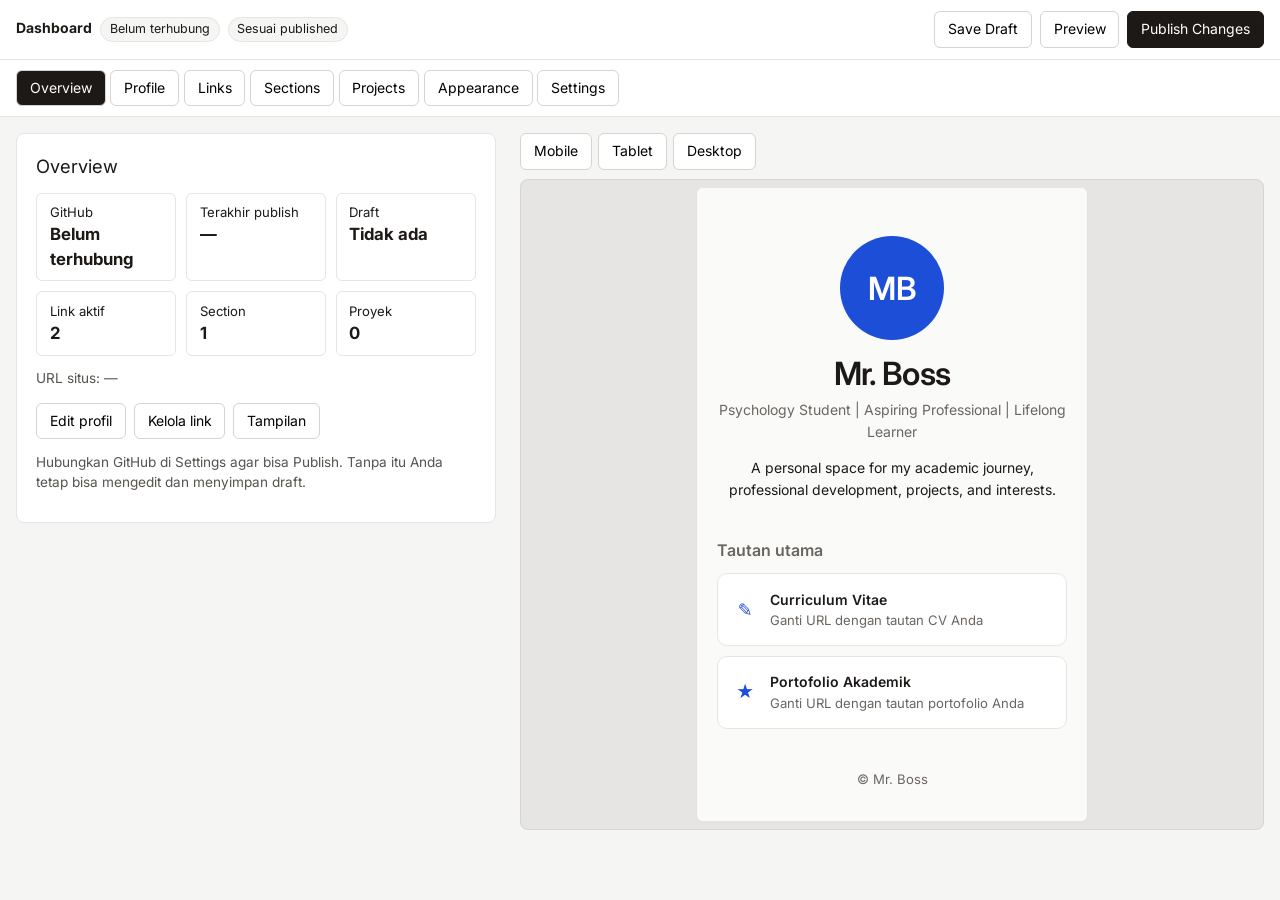
==== admin.html @ 60bc8a75 "Add files via upload" ====
<!doctype html>
<html lang="id">
<head>
<meta charset="utf-8">
<meta name="viewport" content="width=device-width,initial-scale=1">
<meta name="robots" content="noindex">
<title>Dashboard</title>
<link rel="icon" href="favicon.svg" type="image/svg+xml">
<link rel="stylesheet" href="https://fonts.googleapis.com/css2?family=Inter:wght@400;600&family=Playfair+Display:wght@600&display=swap">
<link rel="stylesheet" href="assets/css/style.css">
<link rel="stylesheet" href="assets/css/admin.css">
</head>
<body>
<div id="admin"></div>
<script src="assets/js/render.js"></script>
<script src="assets/js/github-api.js"></script>
<script src="assets/js/admin.js"></script>
</body>
</html>
---- assets/css/style.css ----
/* Situs publik + Live Preview. Tema lewat CSS variables (diatur oleh render.js). */
body{margin:0}
.site{--bg:#fafaf9;--fg:#1c1917;--card:#fff;--bd:#e7e5e4;--mut:#6b6560;--accent:#1d4ed8;--on:#fff;--r:10px;--ff:Inter,system-ui,sans-serif;--fh:var(--ff);
  background:var(--bg);color:var(--fg);font-family:var(--ff);line-height:1.55;min-height:100vh;padding:3rem 1.25rem 2rem;box-sizing:border-box}
.site[data-mode=dark]{--bg:#0c0a09;--fg:#fafaf9;--card:#1c1917;--bd:#2e2a27;--mut:#a8a29e}
.site *{box-sizing:border-box}
.wrap{max-width:640px;margin:0 auto;display:flex;flex-direction:column;gap:2.5rem}
.hero{display:flex;flex-direction:column;align-items:center;text-align:center;gap:.4rem}
.site[data-align=left] .hero{align-items:flex-start;text-align:left}
.site[data-align=left] .socials{justify-content:flex-start}
.avatar{width:104px;height:104px;border-radius:50%;object-fit:cover;border:1px solid var(--bd);margin-bottom:.6rem}
div.avatar{display:grid;place-items:center;background:var(--accent);color:var(--on);font:600 2rem var(--fh);border:0}
h1{font:600 2rem/1.15 var(--fh);letter-spacing:-.02em;margin:0}
.hero p{margin:0}
.title{color:var(--mut)}
.tag{font-style:italic}
.bio{max-width:52ch;margin-top:.5rem!important}
.meta{color:var(--mut);font-size:.85rem}
.socials{display:flex;flex-wrap:wrap;gap:.5rem;justify-content:center;margin-top:.9rem}
.chip{border:1px solid var(--bd);border-radius:999px;padding:.35rem .85rem;font-size:.85rem;color:inherit;text-decoration:none;background:var(--card)}
.chip:hover{border-color:var(--accent)}
h2{font:600 1rem var(--fh);margin:0 0 .8rem;color:var(--mut)}
.links{display:grid;gap:.6rem}
.links.grid,.projects{grid-template-columns:repeat(auto-fit,minmax(210px,1fr))}
.projects{display:grid;gap:.8rem}
.btn,.proj{display:flex;border:1px solid var(--bd);border-radius:var(--r);background:var(--card);color:inherit;text-decoration:none;transition:border-color .15s,box-shadow .15s}
.btn{gap:.85rem;align-items:center;padding:.9rem 1rem}
.btn:hover,.proj:hover{border-color:var(--accent)}
.btn b,.proj b{font-weight:600}
small{display:block;color:var(--mut);font-size:.82rem}
.ic{color:var(--accent);font-size:1.1rem;width:1.4rem;text-align:center}
.site[data-btn=solid] .btn{background:var(--accent);border-color:var(--accent);color:var(--on)}
.site[data-btn=solid] .btn small,.site[data-btn=solid] .ic{color:inherit;opacity:.85}
.site[data-card=raised] .btn,.site[data-card=raised] .proj{box-shadow:0 1px 2px rgba(0,0,0,.05),0 8px 20px -8px rgba(0,0,0,.12)}
.proj{flex-direction:column;overflow:hidden}
.proj img{width:100%;aspect-ratio:16/9;object-fit:cover;display:block}
.proj>div{padding:.85rem 1rem}
.proj p{margin:.3rem 0 0;font-size:.9rem}
.about p{margin:0 0 .8rem}
.chips{display:flex;flex-wrap:wrap;gap:.4rem}
.chips span{border:1px solid var(--bd);border-radius:var(--r);padding:.2rem .6rem;font-size:.85rem}
footer{text-align:center;color:var(--mut);font-size:.82rem}
.site a:focus-visible{outline:2px solid var(--accent);outline-offset:2px}
@media (prefers-reduced-motion:reduce){.btn,.proj{transition:none}}
---- assets/css/admin.css ----
body{background:#f5f5f4;color:#1c1917;font:14px/1.45 Inter,system-ui,sans-serif}
#admin *{box-sizing:border-box}
.top{position:sticky;top:0;z-index:5;background:#fff;border-bottom:1px solid #e7e5e4;padding:.7rem 1rem;display:flex;flex-wrap:wrap;gap:.6rem;justify-content:space-between;align-items:center}
.bd{display:inline-block;margin-left:.5rem;padding:.15rem .55rem;border-radius:999px;background:#f5f5f4;border:1px solid #e7e5e4;font-size:.78rem}
.bd.ok{background:#ecfdf5;border-color:#a7f3d0}.bd.warn{background:#fffbeb;border-color:#fcd34d}
#admin button{font:inherit;padding:.45rem .8rem;border:1px solid #d6d3d1;background:#fff;border-radius:6px;cursor:pointer}
#admin button:hover:not(:disabled){border-color:#1c1917}#admin button:disabled{opacity:.4;cursor:default}
#admin button.primary{background:#1c1917;color:#fff;border-color:#1c1917}
#admin button[aria-current],#admin button[aria-pressed=true]{background:#1c1917;color:#fff}
#nav{display:flex;gap:.3rem;overflow-x:auto;padding:.6rem 1rem;background:#fff;border-bottom:1px solid #e7e5e4}
.cols{padding:1rem;max-width:1400px;margin:0 auto}
@media(min-width:900px){.cols{display:grid;grid-template-columns:minmax(340px,480px) 1fr;gap:1.5rem;align-items:start}#pvp{position:sticky;top:5.5rem}}
@media(max-width:899px){#pvp{display:none}.pv-open #pvp{display:block}.pv-open #main{display:none}}
#main{background:#fff;border:1px solid #e7e5e4;border-radius:8px;padding:1rem 1.2rem}
#main h2{margin:.2rem 0 .8rem;font-size:1.15rem}#main h3{margin:1.4rem 0 .5rem;font-size:.95rem}
label{display:block;margin:.55rem 0;font-weight:600;font-size:.82rem}
label input:not([type=checkbox]),label textarea,label select{display:block;width:100%;margin-top:.25rem;padding:.5rem .6rem;border:1px solid #d6d3d1;border-radius:6px;font:inherit;font-weight:400;background:#fff}
label input[type=color]{height:2.4rem;padding:.15rem}
label.chk{font-weight:400;display:flex;gap:.5rem;align-items:center}
.row{display:flex;flex-wrap:wrap;gap:.5rem;margin:.6rem 0}
.stats{display:grid;grid-template-columns:repeat(auto-fit,minmax(130px,1fr));gap:.6rem}
.stat{border:1px solid #e7e5e4;border-radius:6px;padding:.6rem .8rem}.stat b{display:block;font-size:1.05rem}
.note{color:#57534e;font-size:.85rem}
.item{border:1px solid #e7e5e4;border-radius:6px;margin:.5rem 0;background:#fafaf9}
.item>summary{display:flex;align-items:center;gap:.5rem;padding:.5rem .6rem;cursor:pointer;list-style:none}
.item>summary::-webkit-details-marker{display:none}
.sum{flex:1;font-weight:600;overflow:hidden;text-overflow:ellipsis;white-space:nowrap}.sum em{font-weight:400;color:#a16207;margin-left:.4rem}
.grip{cursor:grab;color:#78716c;padding:0 .2rem}.tools{display:flex;gap:.2rem}
.tools button{padding:.15rem .45rem!important}
.item .body{padding:.2rem .8rem .8rem;border-top:1px solid #e7e5e4}
.imgf{margin:.6rem 0}.imgf>span{display:block;font-weight:600;font-size:.82rem}.imgf img{display:block;max-width:140px;max-height:100px;margin:.4rem 0;border-radius:6px}
.filebtn{display:inline-block;padding:.45rem .8rem;border:1px solid #d6d3d1;border-radius:6px;background:#fff;cursor:pointer;font-weight:400;margin:0}
.devs{display:flex;gap:.4rem;margin-bottom:.6rem}
#pvwrap{overflow:auto;max-height:calc(100vh - 9rem);border:1px solid #d6d3d1;border-radius:8px;background:#e7e5e4;padding:.5rem}
#pv{margin:0 auto;min-height:480px;border-radius:6px}
#pvwrap[data-dev=mobile] #pv{width:390px;max-width:100%}
#pvwrap[data-dev=tablet] #pv{width:768px}
#pvwrap[data-dev=desktop] #pv{width:1100px}
.toast{position:fixed;left:50%;bottom:1rem;transform:translateX(-50%);max-width:92vw;background:#1c1917;color:#fff;padding:.7rem 1rem;border-radius:8px;z-index:9}
.toast.err{background:#b91c1c}.toast.ok{background:#15803d}
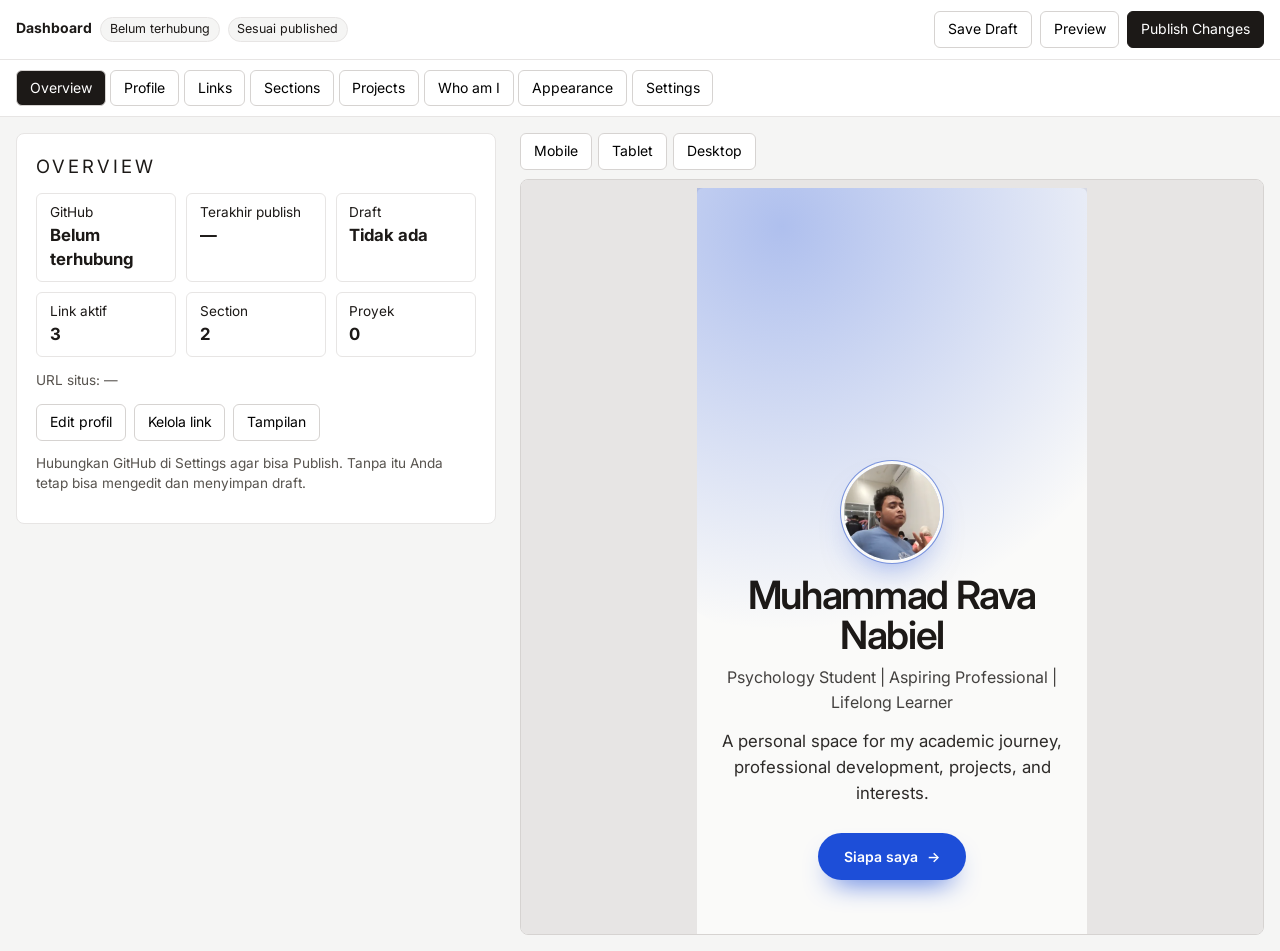
==== commit ee823f12: "Add files via upload" ====
--- a/admin.html
+++ b/admin.html
@@ -7,13 +7,13 @@
 <title>Dashboard</title>
 <link rel="icon" href="favicon.svg" type="image/svg+xml">
 <link rel="stylesheet" href="https://fonts.googleapis.com/css2?family=Inter:wght@400;600&family=Playfair+Display:wght@600&display=swap">
-<link rel="stylesheet" href="assets/css/style.css">
-<link rel="stylesheet" href="assets/css/admin.css">
+<link rel="stylesheet" href="assets/css/style.css?v=3">
+<link rel="stylesheet" href="assets/css/admin.css?v=3">
 </head>
 <body>
 <div id="admin"></div>
-<script src="assets/js/render.js"></script>
-<script src="assets/js/github-api.js"></script>
-<script src="assets/js/admin.js"></script>
+<script src="assets/js/render.js?v=3"></script>
+<script src="assets/js/github-api.js?v=3"></script>
+<script src="assets/js/admin.js?v=3"></script>
 </body>
 </html>
--- a/assets/css/style.css
+++ b/assets/css/style.css
@@ -1,44 +1,112 @@
 /* Situs publik + Live Preview. Tema lewat CSS variables (diatur oleh render.js). */
 body{margin:0}
 .site{--bg:#fafaf9;--fg:#1c1917;--card:#fff;--bd:#e7e5e4;--mut:#6b6560;--accent:#1d4ed8;--on:#fff;--r:10px;--ff:Inter,system-ui,sans-serif;--fh:var(--ff);
-  background:var(--bg);color:var(--fg);font-family:var(--ff);line-height:1.55;min-height:100vh;padding:3rem 1.25rem 2rem;box-sizing:border-box}
+  background:var(--bg);color:var(--fg);font-family:var(--ff);line-height:1.55;min-height:100vh;container-type:inline-size;overflow-x:clip}
 .site[data-mode=dark]{--bg:#0c0a09;--fg:#fafaf9;--card:#1c1917;--bd:#2e2a27;--mut:#a8a29e}
 .site *{box-sizing:border-box}
-.wrap{max-width:640px;margin:0 auto;display:flex;flex-direction:column;gap:2.5rem}
-.hero{display:flex;flex-direction:column;align-items:center;text-align:center;gap:.4rem}
-.site[data-align=left] .hero{align-items:flex-start;text-align:left}
-.site[data-align=left] .socials{justify-content:flex-start}
-.avatar{width:104px;height:104px;border-radius:50%;object-fit:cover;border:1px solid var(--bd);margin-bottom:.6rem}
-div.avatar{display:grid;place-items:center;background:var(--accent);color:var(--on);font:600 2rem var(--fh);border:0}
-h1{font:600 2rem/1.15 var(--fh);letter-spacing:-.02em;margin:0}
-.hero p{margin:0}
-.title{color:var(--mut)}
-.tag{font-style:italic}
-.bio{max-width:52ch;margin-top:.5rem!important}
-.meta{color:var(--mut);font-size:.85rem}
-.socials{display:flex;flex-wrap:wrap;gap:.5rem;justify-content:center;margin-top:.9rem}
-.chip{border:1px solid var(--bd);border-radius:999px;padding:.35rem .85rem;font-size:.85rem;color:inherit;text-decoration:none;background:var(--card)}
-.chip:hover{border-color:var(--accent)}
-h2{font:600 1rem var(--fh);margin:0 0 .8rem;color:var(--mut)}
-.links{display:grid;gap:.6rem}
-.links.grid,.projects{grid-template-columns:repeat(auto-fit,minmax(210px,1fr))}
-.projects{display:grid;gap:.8rem}
-.btn,.proj{display:flex;border:1px solid var(--bd);border-radius:var(--r);background:var(--card);color:inherit;text-decoration:none;transition:border-color .15s,box-shadow .15s}
-.btn{gap:.85rem;align-items:center;padding:.9rem 1rem}
-.btn:hover,.proj:hover{border-color:var(--accent)}
-.btn b,.proj b{font-weight:600}
-small{display:block;color:var(--mut);font-size:.82rem}
-.ic{color:var(--accent);font-size:1.1rem;width:1.4rem;text-align:center}
-.site[data-btn=solid] .btn{background:var(--accent);border-color:var(--accent);color:var(--on)}
-.site[data-btn=solid] .btn small,.site[data-btn=solid] .ic{color:inherit;opacity:.85}
-.site[data-card=raised] .btn,.site[data-card=raised] .proj{box-shadow:0 1px 2px rgba(0,0,0,.05),0 8px 20px -8px rgba(0,0,0,.12)}
-.proj{flex-direction:column;overflow:hidden}
-.proj img{width:100%;aspect-ratio:16/9;object-fit:cover;display:block}
-.proj>div{padding:.85rem 1rem}
-.proj p{margin:.3rem 0 0;font-size:.9rem}
-.about p{margin:0 0 .8rem}
+.site ::selection{background:color-mix(in srgb,var(--accent) 28%,transparent)}
+.site a:focus-visible{outline:2px solid var(--accent);outline-offset:3px}
+.site a{-webkit-tap-highlight-color:transparent}
+/* Hero */
+.hero{position:relative;overflow:hidden;isolation:isolate;display:flex;align-items:flex-end;min-height:min(88vh,740px);padding:5rem 1.5rem 3rem}
+.hero .bg{position:absolute;left:0;top:-8%;width:100%;height:116%;object-fit:cover;z-index:-2;will-change:transform}
+.hero.cov{color:#fff}
+.hero.cov::after{content:"";position:absolute;inset:0;z-index:-1;background:linear-gradient(to top,rgba(0,0,0,.78),rgba(0,0,0,.2) 62%,rgba(0,0,0,.32))}
+.blob{position:absolute;z-index:-1;width:46rem;height:46rem;left:50%;top:-16rem;margin-left:-23rem;border-radius:50%;background:radial-gradient(circle at 35% 40%,color-mix(in srgb,var(--accent) 34%,transparent),transparent 62%);animation:drift 14s ease-in-out infinite alternate}
+@keyframes drift{to{transform:translate(9%,12%) scale(1.14)}}
+.hero-in{width:100%;max-width:880px;margin:0 auto;display:flex;flex-direction:column;align-items:flex-start;gap:.45rem}
+.site[data-align=center] .hero-in{align-items:center;text-align:center}
+.hero-in>p{margin:0}
+.avatar{width:96px;height:96px;border-radius:50%;object-fit:cover;box-shadow:0 0 0 3px var(--bg),0 0 0 4px color-mix(in srgb,var(--accent) 55%,var(--bd)),0 18px 34px -14px color-mix(in srgb,var(--accent) 55%,transparent);animation:float 6s ease-in-out infinite}
+.hero.cov .avatar{box-shadow:0 0 0 3px rgba(255,255,255,.9),0 18px 34px -14px rgba(0,0,0,.6)}
+@keyframes float{50%{transform:translateY(-6px)}}
+div.avatar{display:grid;place-items:center;background:var(--accent);color:var(--on);font:600 1.9rem var(--fh)}
+h1{font:600 clamp(2.4rem,8vw,4.6rem)/1.02 var(--fh);font-size:clamp(2.4rem,10cqi,4.6rem);letter-spacing:-.035em;margin:.5rem 0 .2rem}
+.title{font-size:1rem;opacity:.82}
+.tag{font-style:italic;opacity:.9}
+.bio{max-width:54ch;font-size:1.05rem;margin-top:.4rem!important;opacity:.92}
+.meta{font-size:.85rem;opacity:.75}
+.socials{display:flex;flex-wrap:wrap;gap:.5rem;margin-top:.9rem}
+.chip{position:relative;overflow:hidden;border:1px solid color-mix(in srgb,currentColor 30%,transparent);border-radius:999px;padding:.38rem .9rem;font-size:.85rem;color:inherit;text-decoration:none;backdrop-filter:blur(6px);background:color-mix(in srgb,currentColor 8%,transparent);transition:transform .15s,background .2s}
+.chip:hover{background:color-mix(in srgb,currentColor 18%,transparent)}
+.cta{position:relative;overflow:hidden;display:inline-flex;align-items:center;gap:.6rem;margin-top:1.2rem;padding:.8rem 1.6rem;border-radius:999px;background:var(--accent);color:var(--on);text-decoration:none;font-weight:600;box-shadow:0 14px 28px -14px var(--accent);transition:transform .15s,gap .25s}
+.cta:hover{gap:1rem}
+.chip:active,.cta:active,.btn:active,.proj:active{transform:scale(.96)}
+/* Konten */
+.wrap{max-width:880px;margin:0 auto;padding:3.5rem 1.5rem 2rem;display:flex;flex-direction:column;gap:3.5rem}
+.block{display:grid;gap:1.1rem}
+@container (min-width:720px){.block{grid-template-columns:190px 1fr;gap:2rem}}
+h2{font:600 .72rem var(--ff);text-transform:uppercase;letter-spacing:.16em;color:var(--mut);margin:.3rem 0 0}
+h2 span{color:var(--accent);margin-right:.7rem}
+.links{display:flex;flex-direction:column;border-top:1px solid var(--bd)}
+.links.grid{display:grid;grid-template-columns:repeat(auto-fit,minmax(220px,1fr));gap:.7rem;border:0}
+.btn{position:relative;overflow:hidden;isolation:isolate;display:flex;align-items:center;gap:1rem;padding:1.2rem .3rem;border-bottom:1px solid var(--bd);color:inherit;text-decoration:none;transition:padding .3s,color .3s,transform .15s}
+.btn::before{content:"";position:absolute;inset:0;z-index:-1;background:var(--accent);transform:scaleX(0);transform-origin:left;transition:transform .4s cubic-bezier(.2,.7,.2,1)}
+.btn::after{content:"↗";margin-left:auto;font-size:1.2rem;transition:transform .3s}
+.btn:hover,.btn:focus-visible{color:var(--on);padding-left:1rem}
+.btn:hover::before,.btn:focus-visible::before{transform:scaleX(1)}
+.btn:hover::after{transform:translate(3px,-3px)}
+.btn:hover small,.btn:hover .ic{color:inherit}
+.links.grid .btn{border:1px solid var(--bd);border-radius:var(--r);padding:1.1rem}
+.btn .tx b{font-size:1.1rem;font-weight:600}
+.btn .th{width:44px;height:44px;flex:none;object-fit:cover;border-radius:calc(var(--r)*.7)}
+.ic{color:var(--accent);font-size:1.2rem;width:1.5rem;text-align:center;transition:color .3s}
+small{display:block;color:var(--mut);font-size:.85rem;transition:color .3s}
+.site[data-btn=solid] .btn{color:var(--on)}.site[data-btn=solid] .btn::before{transform:scaleX(1)}
+.site[data-btn=solid] .btn small,.site[data-btn=solid] .ic{color:inherit}
+.site[data-card=raised] .links.grid .btn,.site[data-card=raised] .proj{box-shadow:0 12px 28px -18px rgba(0,0,0,.35)}
+.rip{position:absolute;z-index:-1;border-radius:50%;background:currentColor;opacity:.28;transform:scale(0);animation:rip .7s ease-out forwards;pointer-events:none}
+.cta .rip,.chip .rip,.proj .rip{z-index:0}
+@keyframes rip{to{transform:scale(1);opacity:0}}
+.projects{display:grid;grid-template-columns:repeat(auto-fit,minmax(220px,1fr));gap:.9rem}
+.proj{position:relative;overflow:hidden;display:flex;flex-direction:column;border:1px solid var(--bd);border-radius:var(--r);background:var(--card);color:inherit;text-decoration:none;transition:transform .25s,border-color .2s}
+.proj:hover{transform:translateY(-4px);border-color:var(--accent)}
+.proj img{width:100%;aspect-ratio:16/10;object-fit:cover;display:block;transition:transform .6s}
+.proj:hover img{transform:scale(1.05)}
+.proj>div{padding:.9rem 1rem}.proj p{margin:.3rem 0 0;font-size:.9rem}
+.about p{margin:0 0 .9rem;font-size:1.05rem}
 .chips{display:flex;flex-wrap:wrap;gap:.4rem}
-.chips span{border:1px solid var(--bd);border-radius:var(--r);padding:.2rem .6rem;font-size:.85rem}
-footer{text-align:center;color:var(--mut);font-size:.82rem}
-.site a:focus-visible{outline:2px solid var(--accent);outline-offset:2px}
-@media (prefers-reduced-motion:reduce){.btn,.proj{transition:none}}
+.chips span{border:1px solid var(--bd);border-radius:var(--r);padding:.2rem .65rem;font-size:.85rem}
+footer{text-align:center;color:var(--mut);font-size:.82rem;padding-top:1rem}
+/* Muncul saat scroll (hanya jika fx.js aktif) */
+.fx .rv{opacity:0;transform:translateY(28px);transition:opacity .9s,transform .9s cubic-bezier(.2,.7,.2,1)}
+.fx .rv.in{opacity:1;transform:none}
+/* Halaman Who am I */
+.story.top{padding-bottom:1.5rem;gap:1rem}
+.story .back{color:var(--mut);text-decoration:none;font-size:.85rem}
+.sh small{text-transform:uppercase;letter-spacing:.14em;color:var(--mut)}
+.story h1{font-size:clamp(2.3rem,9vw,3.4rem);font-size:clamp(2.3rem,9cqi,3.6rem);line-height:1.05;margin:.4rem 0 1rem}
+.story .lead{font:400 1.3rem/1.6 var(--fh);color:var(--mut);margin:0}
+.chap{position:relative;overflow:hidden;isolation:isolate;display:flex;align-items:center;min-height:60vh;padding:5rem 1.5rem;border-top:1px solid var(--bd)}
+.chap.ph{color:#fff;min-height:88vh;border:0}
+.cbg{position:absolute;left:0;top:-8%;width:100%;height:116%;object-fit:cover;z-index:-2;will-change:transform}
+.shade{position:absolute;inset:0;z-index:-1;background:linear-gradient(rgba(0,0,0,.5),rgba(0,0,0,.62))}
+.ci{width:100%;max-width:640px;margin:0 auto}
+.num{display:block;font:600 3.4rem/1 var(--fh);color:color-mix(in srgb,var(--accent) 32%,transparent);margin-bottom:.5rem}
+.chap.ph .num{color:rgba(255,255,255,.4)}
+.chap h2{font:600 clamp(1.8rem,6vw,2.5rem)/1.15 var(--fh);text-transform:none;letter-spacing:-.02em;color:inherit;margin:0 0 1.1rem}
+.chap p{margin:0 0 1.1rem;font-size:1.08rem;line-height:1.8}
+.chap.ph p{color:rgba(255,255,255,.94)}
+blockquote{margin:1.6rem 0 0;padding-left:1.1rem;border-left:3px solid var(--accent);font:italic 1.3rem/1.5 var(--fh)}
+@media (prefers-reduced-motion:reduce){.site *,.site *::before,.site *::after{animation:none!important;transition:none!important}}
+
+/* ===== Foto potret ===== */
+.hero .bg,.cbg{object-position:center 22%}
+@container (min-width:720px){
+ .hero.cov{color:var(--fg)}
+ .hero.cov::after{display:none}
+ .hero.cov .bg{left:auto;right:max(1.5rem,calc(50% - 440px));top:8%;width:min(36%,330px);height:84%;border-radius:calc(var(--r)*2);box-shadow:0 34px 60px -34px rgba(0,0,0,.55)}
+ .hero.cov .hero-in{padding-right:calc(min(36%,330px) + 2.5rem)}
+ .hero.cov .avatar{box-shadow:0 0 0 3px var(--bg),0 0 0 4px color-mix(in srgb,var(--accent) 55%,var(--bd)),0 18px 34px -14px color-mix(in srgb,var(--accent) 55%,transparent)}
+ .hero.cov h1{font-size:clamp(2.2rem,6.5cqi,3.9rem)}
+ .chap.ph{color:var(--fg);min-height:84vh;padding-right:max(1.5rem,calc(50% - 440px));padding-left:1.5rem}
+ .chap.ph .shade{display:none}
+ .chap.ph .cbg{left:max(1.5rem,calc(50% - 440px));top:8%;width:min(34%,320px);height:84%;border-radius:calc(var(--r)*2);box-shadow:0 34px 60px -34px rgba(0,0,0,.55)}
+ .chap.ph .ci{margin:0 0 0 auto;max-width:min(470px,54%)}
+ .chap.ph p{color:inherit}
+ .chap.ph .num{color:color-mix(in srgb,var(--accent) 32%,transparent)}
+ .chap.ph:nth-of-type(even){padding-left:max(1.5rem,calc(50% - 440px));padding-right:1.5rem}
+ .chap.ph:nth-of-type(even) .cbg{left:auto;right:max(1.5rem,calc(50% - 440px))}
+ .chap.ph:nth-of-type(even) .ci{margin:0 auto 0 0}
+}
+.hero.cov div.avatar{display:none}
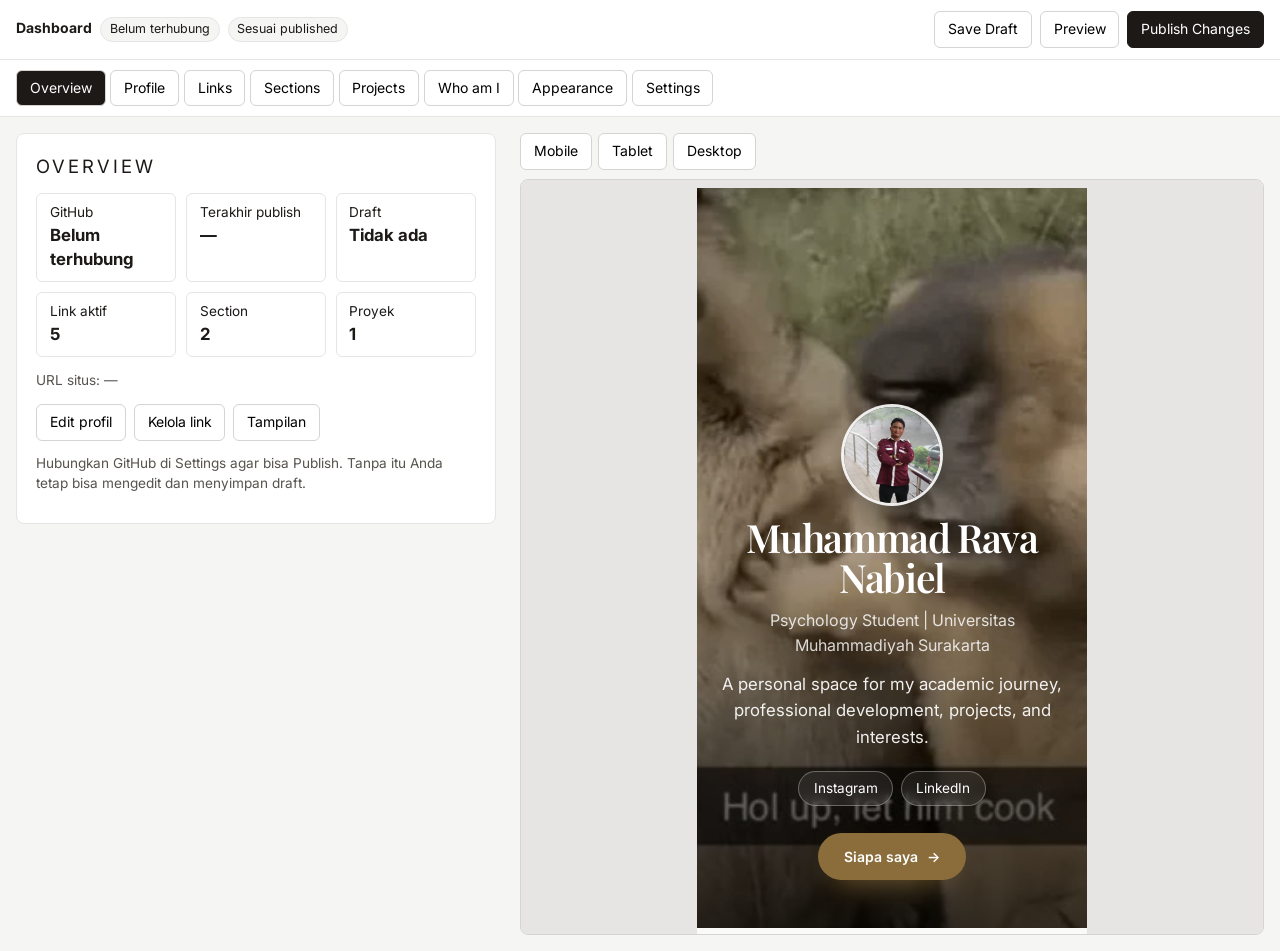
==== commit c27eb79a: "Add files via upload" ====
--- a/admin.html
+++ b/admin.html
@@ -6,14 +6,14 @@
 <meta name="robots" content="noindex">
 <title>Dashboard</title>
 <link rel="icon" href="favicon.svg" type="image/svg+xml">
-<link rel="stylesheet" href="https://fonts.googleapis.com/css2?family=Inter:wght@400;600&family=Playfair+Display:wght@600&display=swap">
-<link rel="stylesheet" href="assets/css/style.css?v=3">
-<link rel="stylesheet" href="assets/css/admin.css?v=3">
+<link rel="stylesheet" href="https://fonts.googleapis.com/css2?family=Inter:wght@400;600&family=Playfair+Display:wght@600&family=Space+Grotesk:wght@500;600&family=DM+Serif+Display&display=swap">
+<link rel="stylesheet" href="assets/css/style.css?v=5">
+<link rel="stylesheet" href="assets/css/admin.css?v=5">
 </head>
 <body>
 <div id="admin"></div>
-<script src="assets/js/render.js?v=3"></script>
-<script src="assets/js/github-api.js?v=3"></script>
-<script src="assets/js/admin.js?v=3"></script>
+<script src="assets/js/render.js?v=5"></script>
+<script src="assets/js/github-api.js?v=5"></script>
+<script src="assets/js/admin.js?v=5"></script>
 </body>
 </html>
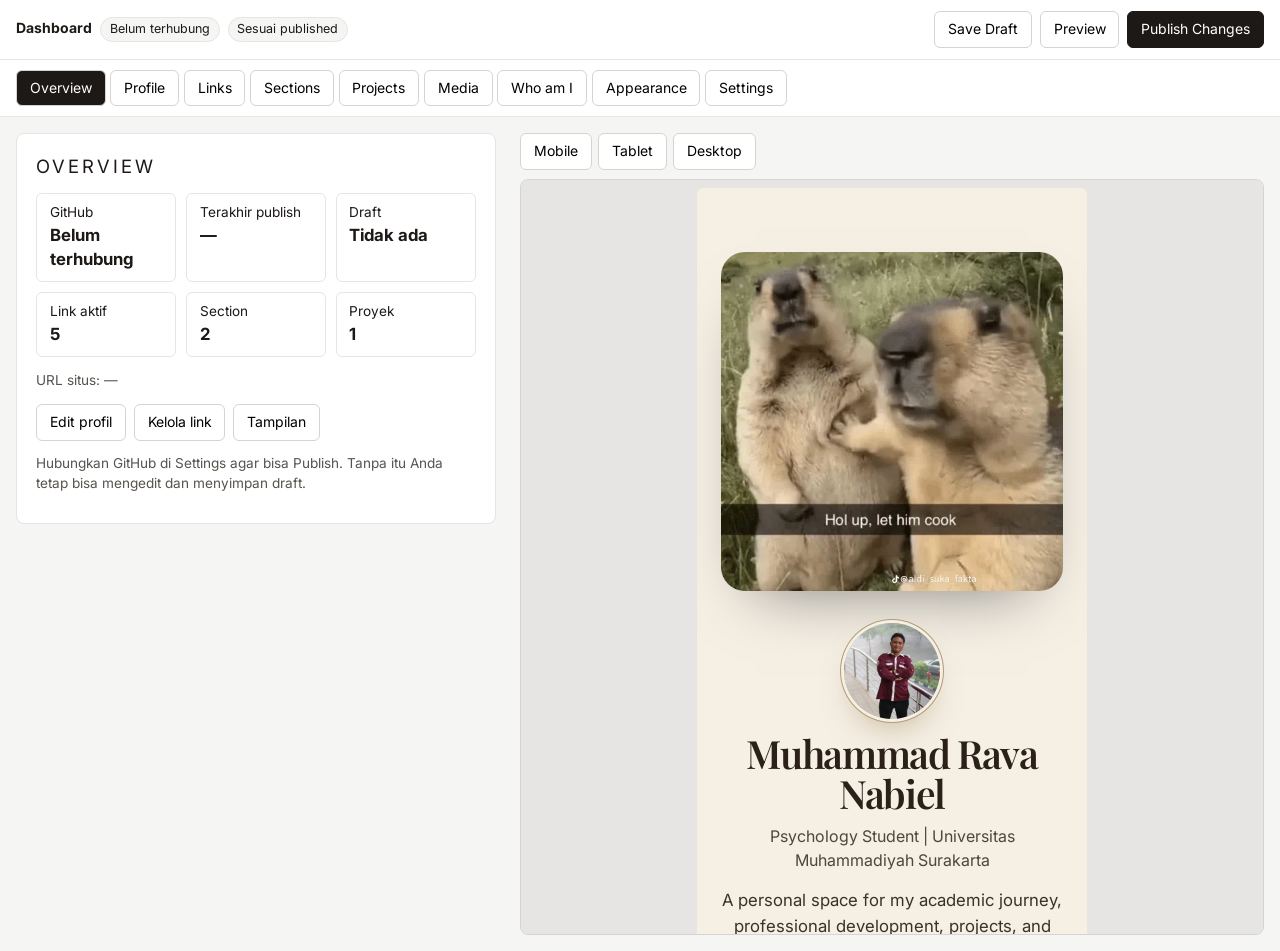
==== commit a5b23527: "Add files via upload" ====
--- a/admin.html
+++ b/admin.html
@@ -7,13 +7,13 @@
 <title>Dashboard</title>
 <link rel="icon" href="favicon.svg" type="image/svg+xml">
 <link rel="stylesheet" href="https://fonts.googleapis.com/css2?family=Inter:wght@400;600&family=Playfair+Display:wght@600&family=Space+Grotesk:wght@500;600&family=DM+Serif+Display&display=swap">
-<link rel="stylesheet" href="assets/css/style.css?v=5">
-<link rel="stylesheet" href="assets/css/admin.css?v=5">
+<link rel="stylesheet" href="assets/css/style.css?v=6">
+<link rel="stylesheet" href="assets/css/admin.css?v=6">
 </head>
 <body>
 <div id="admin"></div>
-<script src="assets/js/render.js?v=5"></script>
-<script src="assets/js/github-api.js?v=5"></script>
-<script src="assets/js/admin.js?v=5"></script>
+<script src="assets/js/render.js?v=6"></script>
+<script src="assets/js/github-api.js?v=6"></script>
+<script src="assets/js/admin.js?v=6"></script>
 </body>
 </html>
--- a/assets/css/style.css
+++ b/assets/css/style.css
@@ -1,45 +1,69 @@
-/* Situs publik + Live Preview. Tema lewat CSS variables (diatur oleh render.js). */
+/* Situs publik + Live Preview. Semua tema lewat CSS variables (diatur oleh render.js). */
 body{margin:0}
 .site{--bg:#fafaf9;--fg:#1c1917;--card:#fff;--bd:#e7e5e4;--mut:#6b6560;--accent:#1d4ed8;--on:#fff;--r:10px;--ff:Inter,system-ui,sans-serif;--fh:var(--ff);
   background:var(--bg);color:var(--fg);font-family:var(--ff);line-height:1.55;min-height:100vh;container-type:inline-size;overflow-x:clip}
 .site[data-mode=dark]{--bg:#0c0a09;--fg:#fafaf9;--card:#1c1917;--bd:#2e2a27;--mut:#a8a29e}
+/* Palet warna */
+.site[data-pal=sand]{--bg:#f5efe4;--fg:#2b2118;--card:#fbf7ef;--bd:#e3d8c3;--mut:#7a6b57}
+.site[data-pal=sand][data-mode=dark]{--bg:#1d1812;--fg:#f3ead9;--card:#272018;--bd:#3a3023;--mut:#b3a48c}
+.site[data-pal=midnight]{--bg:#eef1f8;--fg:#0f172a;--card:#fff;--bd:#d9dfec;--mut:#5b6785}
+.site[data-pal=midnight][data-mode=dark]{--bg:#070b16;--fg:#e8edf8;--card:#0f1628;--bd:#1d2742;--mut:#8b97b5}
+.site[data-pal=sage]{--bg:#f1f4ef;--fg:#1d2a22;--card:#fafcf8;--bd:#d9e1d4;--mut:#62746a}
+.site[data-pal=sage][data-mode=dark]{--bg:#0e1511;--fg:#e8f0ea;--card:#16201a;--bd:#25332a;--mut:#9bb0a2}
+.site[data-pal=rose]{--bg:#fbf1f2;--fg:#2d1a1f;--card:#fff9fa;--bd:#f0d9dd;--mut:#80616a}
+.site[data-pal=rose][data-mode=dark]{--bg:#1a0f12;--fg:#fbeef0;--card:#26161a;--bd:#3a2228;--mut:#c4a1a9}
+.site[data-pal=mono]{--bg:#fff;--fg:#0a0a0a;--card:#fff;--bd:#e5e5e5;--mut:#737373}
+.site[data-pal=mono][data-mode=dark]{--bg:#000;--fg:#fafafa;--card:#0a0a0a;--bd:#262626;--mut:#a3a3a3}
 .site *{box-sizing:border-box}
 .site ::selection{background:color-mix(in srgb,var(--accent) 28%,transparent)}
 .site a:focus-visible{outline:2px solid var(--accent);outline-offset:3px}
 .site a{-webkit-tap-highlight-color:transparent}
 /* Hero */
-.hero{position:relative;overflow:hidden;isolation:isolate;display:flex;align-items:flex-end;min-height:min(88vh,740px);padding:5rem 1.5rem 3rem}
-.hero .bg{position:absolute;left:0;top:-8%;width:100%;height:116%;object-fit:cover;z-index:-2;will-change:transform}
-.hero.cov{color:#fff}
-.hero.cov::after{content:"";position:absolute;inset:0;z-index:-1;background:linear-gradient(to top,rgba(0,0,0,.78),rgba(0,0,0,.2) 62%,rgba(0,0,0,.32))}
+.hero{position:relative;overflow:hidden;isolation:isolate;display:grid;grid-template-columns:minmax(0,1fr);gap:2rem;align-content:center;padding:4rem max(1.5rem,calc(50% - 516px)) 3rem}
+.hero:not(.cov){min-height:min(76vh,640px);align-content:end}
 .blob{position:absolute;z-index:-1;width:46rem;height:46rem;left:50%;top:-16rem;margin-left:-23rem;border-radius:50%;background:radial-gradient(circle at 35% 40%,color-mix(in srgb,var(--accent) 34%,transparent),transparent 62%);animation:drift 14s ease-in-out infinite alternate}
 @keyframes drift{to{transform:translate(9%,12%) scale(1.14)}}
-.hero-in{width:100%;max-width:880px;margin:0 auto;display:flex;flex-direction:column;align-items:flex-start;gap:.45rem}
-.site[data-align=center] .hero-in{align-items:center;text-align:center}
+.hero-in{display:flex;flex-direction:column;align-items:flex-start;gap:.45rem}
 .hero-in>p{margin:0}
+.site[data-align=center] .hero-in,.h-centered .hero-in{align-items:center;text-align:center}
 .avatar{width:96px;height:96px;border-radius:50%;object-fit:cover;box-shadow:0 0 0 3px var(--bg),0 0 0 4px color-mix(in srgb,var(--accent) 55%,var(--bd)),0 18px 34px -14px color-mix(in srgb,var(--accent) 55%,transparent);animation:float 6s ease-in-out infinite}
-.hero.cov .avatar{box-shadow:0 0 0 3px rgba(255,255,255,.9),0 18px 34px -14px rgba(0,0,0,.6)}
 @keyframes float{50%{transform:translateY(-6px)}}
 div.avatar{display:grid;place-items:center;background:var(--accent);color:var(--on);font:600 1.9rem var(--fh)}
+.hero.cov div.avatar{display:none}
 h1{font:600 clamp(2.4rem,8vw,4.6rem)/1.02 var(--fh);font-size:clamp(2.4rem,10cqi,4.6rem);letter-spacing:-.035em;margin:.5rem 0 .2rem}
-.title{font-size:1rem;opacity:.82}
-.tag{font-style:italic;opacity:.9}
+.title{font-size:1rem;opacity:.82}.tag{font-style:italic;opacity:.9}
 .bio{max-width:54ch;font-size:1.05rem;margin-top:.4rem!important;opacity:.92}
 .meta{font-size:.85rem;opacity:.75}
 .socials{display:flex;flex-wrap:wrap;gap:.5rem;margin-top:.9rem}
-.chip{position:relative;overflow:hidden;border:1px solid color-mix(in srgb,currentColor 30%,transparent);border-radius:999px;padding:.38rem .9rem;font-size:.85rem;color:inherit;text-decoration:none;backdrop-filter:blur(6px);background:color-mix(in srgb,currentColor 8%,transparent);transition:transform .15s,background .2s}
-.chip:hover{background:color-mix(in srgb,currentColor 18%,transparent)}
+.chip{position:relative;overflow:hidden;border:1px solid color-mix(in srgb,currentColor 30%,transparent);border-radius:999px;padding:.38rem .9rem;font-size:.85rem;color:inherit;text-decoration:none;background:color-mix(in srgb,currentColor 7%,transparent);transition:transform .15s,background .2s}
+.chip:hover{background:color-mix(in srgb,currentColor 16%,transparent)}
 .cta{position:relative;overflow:hidden;display:inline-flex;align-items:center;gap:.6rem;margin-top:1.2rem;padding:.8rem 1.6rem;border-radius:999px;background:var(--accent);color:var(--on);text-decoration:none;font-weight:600;box-shadow:0 14px 28px -14px var(--accent);transition:transform .15s,gap .25s}
 .cta:hover{gap:1rem}
 .chip:active,.cta:active,.btn:active,.proj:active{transform:scale(.96)}
-/* Konten */
-.wrap{max-width:880px;margin:0 auto;padding:3.5rem 1.5rem 2rem;display:flex;flex-direction:column;gap:3.5rem}
-.block{display:grid;gap:1.1rem}
-@container (min-width:720px){.block{grid-template-columns:190px 1fr;gap:2rem}}
-h2{font:600 .72rem var(--ff);text-transform:uppercase;letter-spacing:.16em;color:var(--mut);margin:.3rem 0 0}
+/* Foto apa adanya: potret tetap potret, landscape tetap landscape */
+.pic{margin:0;justify-self:center;max-width:100%}
+.pic img{display:block;width:auto;height:auto;max-width:100%;max-height:78vh;border-radius:calc(var(--r)*2);box-shadow:0 30px 60px -34px rgba(0,0,0,.5)}
+.site[data-shape=arch] .pic img{border-radius:999px 999px calc(var(--r)*2) calc(var(--r)*2)}
+.site[data-shape=oval] .pic img{border-radius:50%}
+.site[data-shape=square] .pic img{border-radius:0}
+.hero.cov .pic{order:-1}
+.h-centered .pic img{max-height:62vh}
+.h-overlay{color:#fff;min-height:min(86vh,740px);align-content:end}
+.h-overlay .bg{position:absolute;inset:0;width:100%;height:100%;object-fit:cover;object-position:center 25%;z-index:-2}
+.h-overlay::after{content:"";position:absolute;inset:0;z-index:-1;background:linear-gradient(to top,rgba(0,0,0,.78),rgba(0,0,0,.15) 65%,rgba(0,0,0,.3))}
+@container (min-width:720px){
+ .hero.cov.h-split{grid-template-columns:minmax(0,1fr) minmax(0,.9fr);align-items:center}
+ .hero.cov.h-split .pic{order:0}
+ .hero.cov.h-split h1{font-size:clamp(2.2rem,6.5cqi,3.9rem)}
+}
+/* Halaman: grid 12 kolom, blok bisa penuh atau setengah */
+.wrap{max-width:1080px;margin:0 auto;padding:3.5rem 1.5rem 2rem;display:grid;grid-template-columns:repeat(12,minmax(0,1fr));gap:3.2rem 1.5rem}
+.wrap>*{grid-column:1/-1;min-width:0}
+@container (min-width:720px){.wrap>.block.half{grid-column:span 6}}
+h2{font:600 .72rem var(--ff);text-transform:uppercase;letter-spacing:.16em;color:var(--mut);margin:0 0 1rem}
 h2 span{color:var(--accent);margin-right:.7rem}
+/* Link: editorial (list) */
 .links{display:flex;flex-direction:column;border-top:1px solid var(--bd)}
-.links.grid{display:grid;grid-template-columns:repeat(auto-fit,minmax(220px,1fr));gap:.7rem;border:0}
 .btn{position:relative;overflow:hidden;isolation:isolate;display:flex;align-items:center;gap:1rem;padding:1.2rem .3rem;border-bottom:1px solid var(--bd);color:inherit;text-decoration:none;transition:padding .3s,color .3s,transform .15s}
 .btn::before{content:"";position:absolute;inset:0;z-index:-1;background:var(--accent);transform:scaleX(0);transform-origin:left;transition:transform .4s cubic-bezier(.2,.7,.2,1)}
 .btn::after{content:"↗";margin-left:auto;font-size:1.2rem;transition:transform .3s}
@@ -47,66 +71,85 @@
 .btn:hover::before,.btn:focus-visible::before{transform:scaleX(1)}
 .btn:hover::after{transform:translate(3px,-3px)}
 .btn:hover small,.btn:hover .ic{color:inherit}
-.links.grid .btn{border:1px solid var(--bd);border-radius:var(--r);padding:1.1rem}
 .btn .tx b{font-size:1.1rem;font-weight:600}
 .btn .th{width:44px;height:44px;flex:none;object-fit:cover;border-radius:calc(var(--r)*.7)}
 .ic{color:var(--accent);font-size:1.2rem;width:1.5rem;text-align:center;transition:color .3s}
 small{display:block;color:var(--mut);font-size:.85rem;transition:color .3s}
-.site[data-btn=solid] .btn{color:var(--on)}.site[data-btn=solid] .btn::before{transform:scaleX(1)}
-.site[data-btn=solid] .btn small,.site[data-btn=solid] .ic{color:inherit}
-.site[data-card=raised] .links.grid .btn,.site[data-card=raised] .proj{box-shadow:0 12px 28px -18px rgba(0,0,0,.35)}
+.badge{font-style:normal;font-size:.66rem;font-weight:600;letter-spacing:.07em;text-transform:uppercase;padding:.16rem .55rem;border-radius:999px;background:var(--accent);color:var(--on);margin-left:.4rem}
+/* Link: kartu (grid) */
+.links.grid{display:grid;grid-template-columns:repeat(auto-fit,minmax(220px,1fr));gap:.8rem;border:0}
+.links.grid .btn{border:1px solid var(--bd);border-radius:var(--r);padding:1.1rem;background:var(--card)}
+/* Link: bento (tile dengan ukuran berbeda) */
+.links.bento{display:grid;grid-template-columns:repeat(2,minmax(0,1fr));grid-auto-rows:minmax(118px,auto);grid-auto-flow:dense;gap:.8rem;border:0}
+@container (min-width:720px){.links.bento{grid-template-columns:repeat(4,minmax(0,1fr))}}
+.bento .btn{flex-direction:column;align-items:flex-start;justify-content:flex-end;gap:.55rem;padding:1.15rem;border:1px solid var(--bd);border-radius:calc(var(--r)*1.4);background:var(--card)}
+.bento .btn:hover,.bento .btn:focus-visible{padding:1.15rem}
+.bento .btn.sz-w{grid-column:span 2}.bento .btn.sz-l{grid-column:span 2;grid-row:span 2}
+.bento .btn::after{position:absolute;top:1rem;right:1.1rem;margin:0}
+.bento .btn .ic{font-size:1.5rem;width:auto;text-align:left}
+.bento .btn .tx b{font-size:1.15rem}
+.bento .badge{position:absolute;top:1rem;left:1.15rem;margin:0}
+.bento .btn.has-img{color:#fff;border:0}
+.bento .btn.has-img::before{transform:none;background:linear-gradient(to top,rgba(0,0,0,.78),rgba(0,0,0,.05) 70%);transition:none}
+.bento .btn.has-img small{color:rgba(255,255,255,.8)}
+.bento .tbg{position:absolute;inset:0;width:100%;height:100%;object-fit:cover;z-index:-2;transition:transform .7s cubic-bezier(.2,.7,.2,1)}
+.bento .btn.has-img:hover .tbg{transform:scale(1.07)}
 .rip{position:absolute;z-index:-1;border-radius:50%;background:currentColor;opacity:.28;transform:scale(0);animation:rip .7s ease-out forwards;pointer-events:none}
 .cta .rip,.chip .rip,.proj .rip{z-index:0}
 @keyframes rip{to{transform:scale(1);opacity:0}}
+.site[data-btn=solid] .btn{color:var(--on)}.site[data-btn=solid] .btn::before{transform:scaleX(1)}
+.site[data-btn=solid] .btn small,.site[data-btn=solid] .ic{color:inherit}
+.site[data-card=raised] .links.grid .btn,.site[data-card=raised] .bento .btn,.site[data-card=raised] .proj{box-shadow:0 12px 28px -18px rgba(0,0,0,.35)}
+/* Proyek, tentang, chips */
 .projects{display:grid;grid-template-columns:repeat(auto-fit,minmax(220px,1fr));gap:.9rem}
 .proj{position:relative;overflow:hidden;display:flex;flex-direction:column;border:1px solid var(--bd);border-radius:var(--r);background:var(--card);color:inherit;text-decoration:none;transition:transform .25s,border-color .2s}
 .proj:hover{transform:translateY(-4px);border-color:var(--accent)}
 .proj img{width:100%;aspect-ratio:16/10;object-fit:cover;display:block;transition:transform .6s}
 .proj:hover img{transform:scale(1.05)}
 .proj>div{padding:.9rem 1rem}.proj p{margin:.3rem 0 0;font-size:.9rem}
-.about p{margin:0 0 .9rem;font-size:1.05rem}
+.about p{margin:0 0 .9rem;font-size:1.05rem}.about ul{padding-left:1.2rem;margin:0 0 .9rem}.about li{margin:.3rem 0}
 .chips{display:flex;flex-wrap:wrap;gap:.4rem}
 .chips span{border:1px solid var(--bd);border-radius:var(--r);padding:.2rem .65rem;font-size:.85rem}
 footer{text-align:center;color:var(--mut);font-size:.82rem;padding-top:1rem}
+/* Galeri, video, kutipan */
+.gal.masonry{columns:2;column-gap:.8rem}
+@container (min-width:720px){.gal.masonry{columns:3}}
+.gal figure{margin:0 0 .8rem;break-inside:avoid;cursor:zoom-in}
+.gal img{display:block;width:100%;height:auto;border-radius:calc(var(--r)*1.2);transition:transform .5s}
+.gal figure:hover img{transform:scale(1.02)}
+.gal figcaption,.cap{font-size:.85rem;color:var(--mut);margin:.4rem 0 0}
+.gal.strip{display:flex;gap:.8rem;overflow-x:auto;scroll-snap-type:x mandatory;padding-bottom:.6rem}
+.gal.strip figure{flex:none;margin:0;scroll-snap-align:start}
+.gal.strip img{height:280px;width:auto;max-width:none}
+.vid{position:relative;aspect-ratio:16/9;border-radius:calc(var(--r)*1.4);overflow:hidden;background:#000}
+.vid iframe{position:absolute;inset:0;width:100%;height:100%;border:0}
+.vidf{display:block;width:100%;border-radius:calc(var(--r)*1.4);background:#000}
+.pq{margin:0;padding-left:1.1rem;border-left:3px solid var(--accent);font:italic 1.5rem/1.4 var(--fh)}
+.pq cite{display:block;font:normal .85rem var(--ff);color:var(--mut);margin-top:.7rem}
+.lb{position:fixed;inset:0;z-index:99;background:rgba(0,0,0,.92);display:grid;place-items:center;cursor:zoom-out;padding:1rem}
+.lb img{max-width:100%;max-height:100%;border-radius:8px}
 /* Muncul saat scroll (hanya jika fx.js aktif) */
 .fx .rv{opacity:0;transform:translateY(28px);transition:opacity .9s,transform .9s cubic-bezier(.2,.7,.2,1)}
 .fx .rv.in{opacity:1;transform:none}
+.site[data-motion=subtle] .blob,.site[data-motion=subtle] .avatar{animation:none}
 /* Halaman Who am I */
-.story.top{padding-bottom:1.5rem;gap:1rem}
+.story.stop{padding-bottom:1.5rem;gap:1rem}
 .story .back{color:var(--mut);text-decoration:none;font-size:.85rem}
 .sh small{text-transform:uppercase;letter-spacing:.14em;color:var(--mut)}
 .story h1{font-size:clamp(2.3rem,9vw,3.4rem);font-size:clamp(2.3rem,9cqi,3.6rem);line-height:1.05;margin:.4rem 0 1rem}
 .story .lead{font:400 1.3rem/1.6 var(--fh);color:var(--mut);margin:0}
-.chap{position:relative;overflow:hidden;isolation:isolate;display:flex;align-items:center;min-height:60vh;padding:5rem 1.5rem;border-top:1px solid var(--bd)}
-.chap.ph{color:#fff;min-height:88vh;border:0}
-.cbg{position:absolute;left:0;top:-8%;width:100%;height:116%;object-fit:cover;z-index:-2;will-change:transform}
-.shade{position:absolute;inset:0;z-index:-1;background:linear-gradient(rgba(0,0,0,.5),rgba(0,0,0,.62))}
-.ci{width:100%;max-width:640px;margin:0 auto}
+.chap{position:relative;border-top:1px solid var(--bd);padding:5rem max(1.5rem,calc(50% - 516px))}
+.chap.ph{display:grid;grid-template-columns:minmax(0,1fr);gap:2rem;align-items:center;padding-top:4rem;padding-bottom:4rem}
+.ci{max-width:640px}.chap.ph .ci{max-width:none}
 .num{display:block;font:600 3.4rem/1 var(--fh);color:color-mix(in srgb,var(--accent) 32%,transparent);margin-bottom:.5rem}
-.chap.ph .num{color:rgba(255,255,255,.4)}
 .chap h2{font:600 clamp(1.8rem,6vw,2.5rem)/1.15 var(--fh);text-transform:none;letter-spacing:-.02em;color:inherit;margin:0 0 1.1rem}
 .chap p{margin:0 0 1.1rem;font-size:1.08rem;line-height:1.8}
-.chap.ph p{color:rgba(255,255,255,.94)}
-blockquote{margin:1.6rem 0 0;padding-left:1.1rem;border-left:3px solid var(--accent);font:italic 1.3rem/1.5 var(--fh)}
+.chap ul{margin:0 0 1.1rem;padding-left:1.2rem}.chap li{margin:.45rem 0;font-size:1.05rem;line-height:1.7}
+.cv{margin:1.2rem 0}
+blockquote{margin:1.6rem 0 0;padding-left:1.1rem;border-left:3px solid var(--accent);font:italic 1.3rem/1.5 var(--fh);color:var(--fg)}
+@container (min-width:720px){
+ .chap.ph{grid-template-columns:minmax(0,.9fr) minmax(0,1fr);gap:3rem}
+ .chap.ph:nth-of-type(even){grid-template-columns:minmax(0,1fr) minmax(0,.9fr)}
+ .chap.ph:nth-of-type(even) .pic{order:2}
+}
 @media (prefers-reduced-motion:reduce){.site *,.site *::before,.site *::after{animation:none!important;transition:none!important}}
-
-/* ===== Foto potret ===== */
-.hero .bg,.cbg{object-position:center 22%}
-@container (min-width:720px){
- .hero.cov{color:var(--fg)}
- .hero.cov::after{display:none}
- .hero.cov .bg{left:auto;right:max(1.5rem,calc(50% - 440px));top:8%;width:min(36%,330px);height:84%;border-radius:calc(var(--r)*2);box-shadow:0 34px 60px -34px rgba(0,0,0,.55)}
- .hero.cov .hero-in{padding-right:calc(min(36%,330px) + 2.5rem)}
- .hero.cov .avatar{box-shadow:0 0 0 3px var(--bg),0 0 0 4px color-mix(in srgb,var(--accent) 55%,var(--bd)),0 18px 34px -14px color-mix(in srgb,var(--accent) 55%,transparent)}
- .hero.cov h1{font-size:clamp(2.2rem,6.5cqi,3.9rem)}
- .chap.ph{color:var(--fg);min-height:84vh;padding-right:max(1.5rem,calc(50% - 440px));padding-left:1.5rem}
- .chap.ph .shade{display:none}
- .chap.ph .cbg{left:max(1.5rem,calc(50% - 440px));top:8%;width:min(34%,320px);height:84%;border-radius:calc(var(--r)*2);box-shadow:0 34px 60px -34px rgba(0,0,0,.55)}
- .chap.ph .ci{margin:0 0 0 auto;max-width:min(470px,54%)}
- .chap.ph p{color:inherit}
- .chap.ph .num{color:color-mix(in srgb,var(--accent) 32%,transparent)}
- .chap.ph:nth-of-type(even){padding-left:max(1.5rem,calc(50% - 440px));padding-right:1.5rem}
- .chap.ph:nth-of-type(even) .cbg{left:auto;right:max(1.5rem,calc(50% - 440px))}
- .chap.ph:nth-of-type(even) .ci{margin:0 auto 0 0}
-}
-.hero.cov div.avatar{display:none}
--- a/assets/css/admin.css
+++ b/assets/css/admin.css
@@ -35,6 +35,8 @@
 #pv{margin:0 auto;min-height:480px;border-radius:6px}
 #pvwrap[data-dev=mobile] #pv{width:390px;max-width:100%}
 #pvwrap[data-dev=tablet] #pv{width:768px}
-#pvwrap[data-dev=desktop] #pv{width:1100px}
+#pvwrap[data-dev=desktop] #pv{width:100%}
 .toast{position:fixed;left:50%;bottom:1rem;transform:translateX(-50%);max-width:92vw;background:#1c1917;color:#fff;padding:.7rem 1rem;border-radius:8px;z-index:9}
 .toast.err{background:#b91c1c}.toast.ok{background:#15803d}
+
+#pv .wrap>*{animation:none!important}
